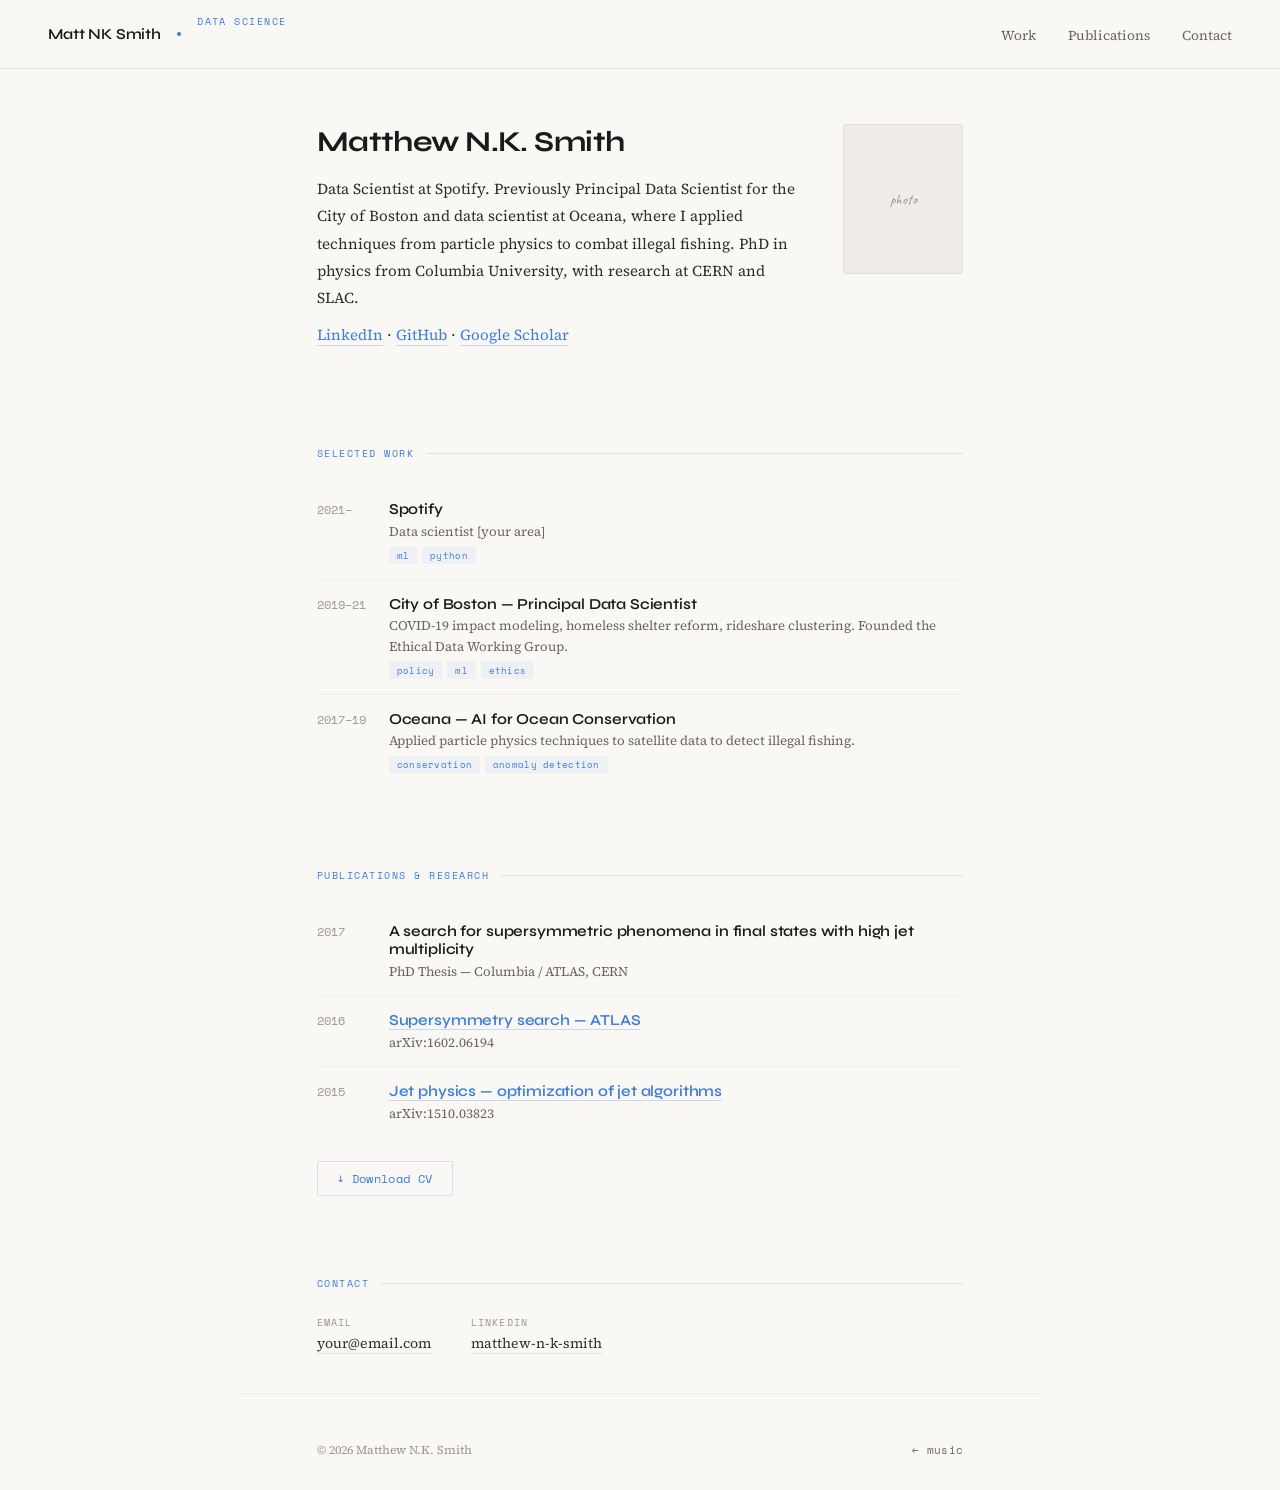
==== data-science.html @ ea9072cd "Initial scaffold: landing, music wing, data science wing Three-page static site matching the mockup " ====
<!DOCTYPE html>
<html lang="en">
<head>
<meta charset="UTF-8">
<meta name="viewport" content="width=device-width, initial-scale=1.0">
<title>Data Science — Matthew N.K. Smith</title>
<meta name="description" content="Matthew N.K. Smith — data scientist at Spotify. Previously City of Boston, Oceana. PhD, Columbia physics.">
<link rel="preconnect" href="https://fonts.googleapis.com">
<link rel="preconnect" href="https://fonts.gstatic.com" crossorigin>
<link href="https://fonts.googleapis.com/css2?family=Syne:wght@400;500;600;700;800&family=Source+Serif+4:ital,wght@0,300;0,400;0,500;1,300;1,400&family=Space+Mono:wght@400;700&family=Caveat:wght@400;500;600;700&display=swap" rel="stylesheet">
<link rel="stylesheet" href="css/styles.css">
</head>
<body class="ds-wing">

<nav class="wing-nav">
  <div class="wing-nav-left">
    <a class="wing-nav-home" href="index.html">Matt NK Smith</a>
    <div class="wing-nav-dot ds"></div>
    <span class="wing-nav-section ds-label">Data Science</span>
  </div>
  <ul class="wing-nav-links">
    <li><a href="#ds-work">Work</a></li>
    <li><a href="#ds-pubs">Publications</a></li>
    <li><a href="#ds-contact">Contact</a></li>
  </ul>
</nav>

<!-- Hero -->
<section class="ds-hero">
  <div class="ds-hero-text">
    <h1>Matthew N.K. Smith</h1>
    <p>
      Data Scientist at Spotify. Previously Principal Data Scientist for the City of Boston and data scientist at Oceana, where I applied techniques from particle physics to combat illegal fishing. PhD in physics from Columbia University, with research at CERN and SLAC.
    </p>
    <p>
      <a href="https://www.linkedin.com/in/matthew-n-k-smith-a09424137/" target="_blank" rel="noopener" class="ds-link">LinkedIn</a> ·
      <a href="#" class="ds-link">GitHub</a> ·
      <a href="#" class="ds-link">Google Scholar</a>
    </p>
  </div>
  <div class="ds-hero-photo">photo</div>
</section>

<!-- Work -->
<section class="ds-section" id="ds-work">
  <div class="ds-label">Selected Work</div>

  <div class="ds-item">
    <div class="ds-item-year">2021–</div>
    <div class="ds-item-content">
      <h4>Spotify</h4>
      <p>Data scientist [your area]</p>
      <span class="ds-tag">ml</span><span class="ds-tag">python</span>
    </div>
  </div>

  <div class="ds-item">
    <div class="ds-item-year">2019–21</div>
    <div class="ds-item-content">
      <h4>City of Boston — Principal Data Scientist</h4>
      <p>COVID-19 impact modeling, homeless shelter reform, rideshare clustering. Founded the Ethical Data Working Group.</p>
      <span class="ds-tag">policy</span><span class="ds-tag">ml</span><span class="ds-tag">ethics</span>
    </div>
  </div>

  <div class="ds-item">
    <div class="ds-item-year">2017–19</div>
    <div class="ds-item-content">
      <h4>Oceana — AI for Ocean Conservation</h4>
      <p>Applied particle physics techniques to satellite data to detect illegal fishing.</p>
      <span class="ds-tag">conservation</span><span class="ds-tag">anomaly detection</span>
    </div>
  </div>
</section>

<!-- Publications -->
<section class="ds-section" id="ds-pubs">
  <div class="ds-label">Publications & Research</div>

  <div class="ds-item">
    <div class="ds-item-year">2017</div>
    <div class="ds-item-content">
      <h4>A search for supersymmetric phenomena in final states with high jet multiplicity</h4>
      <p>PhD Thesis — Columbia / ATLAS, CERN</p>
    </div>
  </div>

  <div class="ds-item">
    <div class="ds-item-year">2016</div>
    <div class="ds-item-content">
      <h4><a href="https://arxiv.org/abs/1602.06194" class="ds-link" target="_blank" rel="noopener">Supersymmetry search — ATLAS</a></h4>
      <p>arXiv:1602.06194</p>
    </div>
  </div>

  <div class="ds-item">
    <div class="ds-item-year">2015</div>
    <div class="ds-item-content">
      <h4><a href="https://arxiv.org/abs/1510.03823" class="ds-link" target="_blank" rel="noopener">Jet physics — optimization of jet algorithms</a></h4>
      <p>arXiv:1510.03823</p>
    </div>
  </div>

  <a href="#" class="ds-cv-link">↓ Download CV</a>
</section>

<!-- Contact -->
<section class="ds-section" id="ds-contact">
  <div class="ds-label">Contact</div>
  <div class="contact-row">
    <div class="contact-item">
      <span>Email</span>
      <a href="mailto:your@email.com">your@email.com</a>
    </div>
    <div class="contact-item">
      <span>LinkedIn</span>
      <a href="https://www.linkedin.com/in/matthew-n-k-smith-a09424137/" target="_blank" rel="noopener">matthew-n-k-smith</a>
    </div>
  </div>
</section>

<footer class="wing-footer">
  <span>© 2026 Matthew N.K. Smith</span>
  <a href="music.html">← music</a>
</footer>

<script src="js/main.js"></script>
</body>
</html>
---- css/styles.css ----
:root {
  /* Light base */
  --bg: #FAF8F5;
  --bg-warm: #F5F1EB;
  --bg-card: #FFFFFF;
  --ink: #1A1A1A;
  --ink-soft: #2E2E2E;
  --mid: #6B6560;
  --muted: #9C9690;
  --light-line: #E4DFDA;
  --faint: #F0ECE7;

  /* Color accents — warm, hand-picked, like markers on paper */
  --red: #D94F3B;
  --blue: #3B7DD9;
  --gold: #D4953A;
  --green: #4A8B6E;
  --violet: #7B5FA0;

  /* Wing accents */
  --accent-music: var(--red);
  --accent-ds: var(--blue);

  /* Fonts */
  --font-display: 'Syne', sans-serif;
  --font-body: 'Source Serif 4', Georgia, serif;
  --font-mono: 'Space Mono', monospace;
  --font-hand: 'Caveat', cursive;
}

* { margin: 0; padding: 0; box-sizing: border-box; }
html { scroll-behavior: smooth; }
body {
  font-family: var(--font-body);
  background: var(--bg);
  color: var(--ink);
  overflow-x: hidden;
  min-height: 100vh;
  -webkit-font-smoothing: antialiased;
}
a { color: inherit; text-decoration: none; }

/* ================================================================
   LANDING PAGE
   ================================================================ */
.landing {
  min-height: 100vh;
  display: flex;
  flex-direction: column;
  align-items: center;
  justify-content: center;
  position: relative;
}

/* Subtle paper-like texture */
.landing::before {
  content: '';
  position: absolute;
  inset: 0;
  background: url("data:image/svg+xml,%3Csvg width='400' height='400' xmlns='http://www.w3.org/2000/svg'%3E%3Cfilter id='n'%3E%3CfeTurbulence baseFrequency='0.65' numOctaves='4' type='fractalNoise' stitchTiles='stitch'/%3E%3C/filter%3E%3Crect width='100%25' height='100%25' filter='url(%23n)' opacity='0.025'/%3E%3C/svg%3E");
  pointer-events: none;
}

.landing-inner {
  position: relative;
  z-index: 2;
  text-align: center;
  padding: 2rem;
}

.landing-photo-placeholder {
  width: 130px;
  height: 130px;
  border-radius: 50%;
  margin: 0 auto 2rem;
  background: var(--faint);
  border: 2px solid var(--light-line);
  display: flex;
  align-items: center;
  justify-content: center;
  font-family: var(--font-hand);
  font-size: 2.2rem;
  color: var(--muted);
  opacity: 0;
  animation: fadeUp 0.6s 0.1s forwards;
  overflow: hidden;
}
.landing-photo-placeholder img {
  width: 100%;
  height: 100%;
  object-fit: cover;
}

.landing-name {
  font-family: var(--font-display);
  font-size: clamp(2.2rem, 5vw, 3.4rem);
  font-weight: 700;
  letter-spacing: -0.02em;
  line-height: 1.15;
  margin-bottom: 0.6rem;
  color: var(--ink);
  opacity: 0;
  animation: fadeUp 0.6s 0.2s forwards;
}

.landing-annotation {
  font-family: var(--font-hand);
  font-size: 1.3rem;
  color: var(--muted);
  margin-bottom: 3rem;
  opacity: 0;
  animation: fadeUp 0.6s 0.3s forwards;
}

.landing-doors {
  display: flex;
  gap: 1.5rem;
  justify-content: center;
  opacity: 0;
  animation: fadeUp 0.6s 0.4s forwards;
}

.door {
  display: flex;
  flex-direction: column;
  align-items: center;
  padding: 1.8rem 3rem;
  cursor: pointer;
  border: 1.5px solid var(--light-line);
  border-radius: 3px;
  background: var(--bg-card);
  transition: all 0.35s cubic-bezier(0.16, 1, 0.3, 1);
  position: relative;
}
.door:hover {
  transform: translateY(-3px);
  box-shadow: 0 8px 30px rgba(0,0,0,0.06);
}
.door.door-music:hover { border-color: var(--accent-music); }
.door.door-ds:hover { border-color: var(--accent-ds); }

.door-title {
  font-family: var(--font-display);
  font-size: 1.1rem;
  font-weight: 600;
  letter-spacing: -0.01em;
  margin-bottom: 0.2rem;
  transition: color 0.3s;
}
.door.door-music:hover .door-title { color: var(--accent-music); }
.door.door-ds:hover .door-title { color: var(--accent-ds); }

.door-sub {
  color: var(--muted);
  font-family: var(--font-mono);
  font-size: 0.7rem;
  letter-spacing: 0.02em;
}

.door-arrow {
  margin-top: 0.8rem;
  color: var(--muted);
  font-size: 1rem;
  transition: all 0.3s;
}
.door:hover .door-arrow { transform: translateX(4px); }

/* ================================================================
   SHARED NAV
   ================================================================ */
.wing-nav {
  position: fixed;
  top: 0;
  width: 100%;
  z-index: 100;
  padding: 0.9rem 3rem;
  display: flex;
  justify-content: space-between;
  align-items: center;
  background: rgba(250,248,245,0.92);
  backdrop-filter: blur(12px);
  -webkit-backdrop-filter: blur(12px);
  border-bottom: 1px solid var(--light-line);
}
.wing-nav-left {
  display: flex;
  align-items: center;
  gap: 1rem;
}
.wing-nav-home {
  font-family: var(--font-display);
  font-size: 0.95rem;
  font-weight: 600;
  color: var(--ink);
  cursor: pointer;
  transition: opacity 0.3s;
  letter-spacing: -0.01em;
}
.wing-nav-home:hover { opacity: 0.6; }
.wing-nav-dot {
  width: 4px;
  height: 4px;
  border-radius: 50%;
}
.wing-nav-dot.music { background: var(--accent-music); }
.wing-nav-dot.ds { background: var(--accent-ds); }
.wing-nav-section {
  font-family: var(--font-mono);
  font-size: 0.65rem;
  letter-spacing: 0.06em;
  text-transform: uppercase;
}
.wing-nav-section.music-label { color: var(--accent-music); }
.wing-nav-section.ds-label { color: var(--accent-ds); }

.wing-nav-links {
  display: flex;
  gap: 2rem;
  list-style: none;
}
.wing-nav-links a {
  font-family: var(--font-body);
  font-size: 0.85rem;
  color: var(--mid);
  cursor: pointer;
  transition: color 0.3s;
}
.music-wing .wing-nav-links a:hover { color: var(--accent-music); }
.ds-wing .wing-nav-links a:hover { color: var(--accent-ds); }

/* ================================================================
   MUSIC WING — sketchbook / mixtape feel
   ================================================================ */
.music-wing { padding-top: 0; }

.music-hero {
  min-height: 90vh;
  display: flex;
  align-items: flex-end;
  position: relative;
  overflow: hidden;
  background: var(--bg-warm);
}
.music-hero-img-area {
  position: absolute;
  inset: 0;
  display: flex;
  align-items: center;
  justify-content: center;
  color: var(--muted);
  font-family: var(--font-hand);
  font-size: 1.2rem;
}
.music-hero-img-area img {
  width: 100%;
  height: 100%;
  object-fit: cover;
}
.music-hero-fade {
  position: absolute;
  bottom: 0;
  left: 0;
  right: 0;
  height: 50%;
  background: linear-gradient(to bottom, transparent, var(--bg));
  pointer-events: none;
}
.music-hero-content {
  position: relative;
  z-index: 2;
  padding: 0 6vw 6vh;
}
.music-hero-name {
  font-family: var(--font-display);
  font-size: clamp(2.8rem, 6vw, 4.5rem);
  font-weight: 800;
  letter-spacing: -0.03em;
  line-height: 1.05;
  color: var(--ink);
  margin-bottom: 0.6rem;
}
.music-hero-sub {
  font-family: var(--font-hand);
  font-size: 1.4rem;
  color: var(--mid);
}

/* Section styling — music */
.m-section {
  padding: 4rem 6vw;
  max-width: 800px;
  margin: 0 auto;
  scroll-margin-top: 80px;
}
.m-label {
  font-family: var(--font-mono);
  font-size: 0.62rem;
  letter-spacing: 0.15em;
  text-transform: uppercase;
  color: var(--accent-music);
  margin-bottom: 1.5rem;
  display: flex;
  align-items: center;
  gap: 0.75rem;
}
.m-label::after {
  content: '';
  flex: 1;
  height: 1px;
  background: var(--light-line);
}

/* Coming soon — sketchbook card */
.sketch-card {
  border: 1.5px dashed var(--light-line);
  border-radius: 2px;
  padding: 3rem 2.5rem;
  text-align: center;
  background: var(--bg-card);
  position: relative;
}
.sketch-card::before,
.sketch-card::after {
  content: '';
  position: absolute;
  width: 20px;
  height: 20px;
}
.sketch-card::before {
  top: -1px;
  left: -1px;
  border-top: 2px solid var(--accent-music);
  border-left: 2px solid var(--accent-music);
}
.sketch-card::after {
  bottom: -1px;
  right: -1px;
  border-bottom: 2px solid var(--accent-music);
  border-right: 2px solid var(--accent-music);
}
.sketch-card h3 {
  font-family: var(--font-display);
  font-size: 1.4rem;
  font-weight: 700;
  margin-bottom: 0.6rem;
  letter-spacing: -0.01em;
}
.sketch-card .hand-note {
  font-family: var(--font-hand);
  font-size: 1.15rem;
  color: var(--mid);
  margin-bottom: 2rem;
  line-height: 1.5;
}

.social-row {
  display: flex;
  gap: 1rem;
  justify-content: center;
  flex-wrap: wrap;
}
.social-pill {
  font-family: var(--font-mono);
  font-size: 0.68rem;
  letter-spacing: 0.04em;
  color: var(--mid);
  padding: 0.45rem 1rem;
  border: 1px solid var(--light-line);
  border-radius: 100px;
  transition: all 0.3s;
  background: var(--bg);
}
.social-pill:hover {
  color: var(--accent-music);
  border-color: var(--accent-music);
  background: rgba(217,79,59,0.04);
}

/* Collabs — like notes pinned to a board */
.collabs-list {
  display: flex;
  flex-direction: column;
  gap: 0;
}
.collab-row {
  display: flex;
  justify-content: space-between;
  align-items: baseline;
  padding: 1rem 0;
  border-bottom: 1px solid var(--faint);
  transition: all 0.2s;
}
.collab-row:hover {
  padding-left: 0.5rem;
}
.collab-row:last-child { border-bottom: none; }
.collab-name {
  font-family: var(--font-display);
  font-size: 1rem;
  font-weight: 600;
  letter-spacing: -0.01em;
}
.collab-row:hover .collab-name { color: var(--accent-music); }
.collab-desc {
  font-size: 0.82rem;
  color: var(--muted);
  text-align: right;
}

/* Music bio */
.m-bio p {
  font-size: 1rem;
  line-height: 1.85;
  color: var(--ink-soft);
  max-width: 580px;
}

/* Contact */
.contact-row {
  display: flex;
  gap: 2.5rem;
  flex-wrap: wrap;
  margin-top: 0.5rem;
}
.contact-item {
  font-size: 0.88rem;
  color: var(--ink-soft);
}
.contact-item span {
  display: block;
  font-family: var(--font-mono);
  font-size: 0.6rem;
  letter-spacing: 0.12em;
  text-transform: uppercase;
  color: var(--muted);
  margin-bottom: 0.25rem;
}
.contact-item a {
  border-bottom: 1px solid var(--light-line);
  transition: all 0.3s;
}
.music-wing .contact-item a:hover {
  color: var(--accent-music);
  border-color: var(--accent-music);
}
.ds-wing .contact-item a:hover {
  color: var(--accent-ds);
  border-color: var(--accent-ds);
}

/* ================================================================
   DATA SCIENCE WING — cleaner, academic
   ================================================================ */
.ds-wing { padding-top: 60px; }

.ds-hero {
  padding: 4rem 6vw 3rem;
  max-width: 800px;
  margin: 0 auto;
  display: grid;
  grid-template-columns: 1fr auto;
  gap: 3rem;
  align-items: start;
}
.ds-hero-text h1 {
  font-family: var(--font-display);
  font-size: 1.8rem;
  font-weight: 700;
  margin-bottom: 1rem;
  letter-spacing: -0.02em;
}
.ds-hero-text p {
  font-size: 0.95rem;
  line-height: 1.8;
  color: var(--ink-soft);
  margin-bottom: 0.6rem;
}
.ds-link {
  color: var(--accent-ds);
  border-bottom: 1px solid rgba(59,125,217,0.25);
  transition: border-color 0.3s;
}
.ds-link:hover { border-color: var(--accent-ds); }

.ds-hero-photo {
  width: 120px;
  height: 150px;
  border-radius: 3px;
  background: var(--faint);
  border: 1px solid var(--light-line);
  flex-shrink: 0;
  display: flex;
  align-items: center;
  justify-content: center;
  font-family: var(--font-hand);
  font-size: 0.9rem;
  color: var(--muted);
  overflow: hidden;
}
.ds-hero-photo img {
  width: 100%;
  height: 100%;
  object-fit: cover;
}

.ds-section {
  padding: 2.5rem 6vw;
  max-width: 800px;
  margin: 0 auto;
  scroll-margin-top: 80px;
}
.ds-label {
  font-family: var(--font-mono);
  font-size: 0.62rem;
  letter-spacing: 0.15em;
  text-transform: uppercase;
  color: var(--accent-ds);
  margin-bottom: 1.5rem;
  display: flex;
  align-items: center;
  gap: 0.75rem;
}
.ds-label::after {
  content: '';
  flex: 1;
  height: 1px;
  background: var(--light-line);
}

.ds-item {
  padding: 0.9rem 0;
  border-bottom: 1px solid var(--faint);
  display: grid;
  grid-template-columns: 56px 1fr;
  gap: 1rem;
  align-items: baseline;
}
.ds-item:last-of-type { border-bottom: none; }
.ds-item-year {
  font-family: var(--font-mono);
  font-size: 0.72rem;
  color: var(--muted);
  padding-top: 0.1rem;
}
.ds-item-content h4 {
  font-family: var(--font-display);
  font-size: 0.95rem;
  font-weight: 600;
  margin-bottom: 0.15rem;
  letter-spacing: -0.01em;
}
.ds-item-content p {
  font-size: 0.82rem;
  color: var(--mid);
  line-height: 1.55;
}
.ds-tag {
  display: inline-block;
  font-family: var(--font-mono);
  font-size: 0.58rem;
  letter-spacing: 0.03em;
  color: var(--accent-ds);
  background: rgba(59,125,217,0.06);
  padding: 0.15rem 0.5rem;
  border-radius: 2px;
  margin-right: 0.3rem;
  margin-top: 0.35rem;
}

.ds-cv-link {
  display: inline-flex;
  align-items: center;
  gap: 0.4rem;
  margin-top: 1.5rem;
  font-family: var(--font-mono);
  font-size: 0.72rem;
  letter-spacing: 0.03em;
  color: var(--accent-ds);
  border: 1px solid rgba(59,125,217,0.2);
  padding: 0.5rem 1.2rem;
  border-radius: 2px;
  transition: all 0.3s;
}
.ds-cv-link:hover {
  background: rgba(59,125,217,0.05);
  border-color: rgba(59,125,217,0.4);
}

/* ================================================================
   SHARED FOOTER
   ================================================================ */
.wing-footer {
  padding: 3rem 6vw 2rem;
  max-width: 800px;
  margin: 0 auto;
  border-top: 1px solid var(--faint);
  display: flex;
  justify-content: space-between;
  align-items: center;
  font-size: 0.75rem;
  color: var(--muted);
}
.wing-footer a {
  color: var(--mid);
  transition: color 0.3s;
  font-family: var(--font-mono);
  font-size: 0.68rem;
  letter-spacing: 0.03em;
}
.music-wing .wing-footer a:hover { color: var(--accent-ds); }
.ds-wing .wing-footer a:hover { color: var(--accent-music); }

/* ================================================================
   ANIMATIONS
   ================================================================ */
@keyframes fadeUp {
  from { opacity: 0; transform: translateY(16px); }
  to { opacity: 1; transform: translateY(0); }
}

/* ================================================================
   RESPONSIVE
   ================================================================ */
@media (max-width: 640px) {
  .landing-doors { flex-direction: column; gap: 0.75rem; }
  .door { padding: 1.4rem 2.5rem; }
  .wing-nav { padding: 0.8rem 1.2rem; }
  .wing-nav-links { gap: 1.2rem; }
  .wing-nav-links a { font-size: 0.78rem; }
  .m-section, .ds-section, .ds-hero { padding-left: 1.5rem; padding-right: 1.5rem; }
  .ds-hero { grid-template-columns: 1fr; }
  .ds-hero-photo { width: 90px; height: 110px; }
  .ds-item { grid-template-columns: 1fr; gap: 0.2rem; }
  .music-hero-content { padding: 0 1.5rem 4vh; }
  .collab-row { flex-direction: column; gap: 0.15rem; }
  .collab-desc { text-align: left; }
  .contact-row { flex-direction: column; gap: 1.2rem; }
}
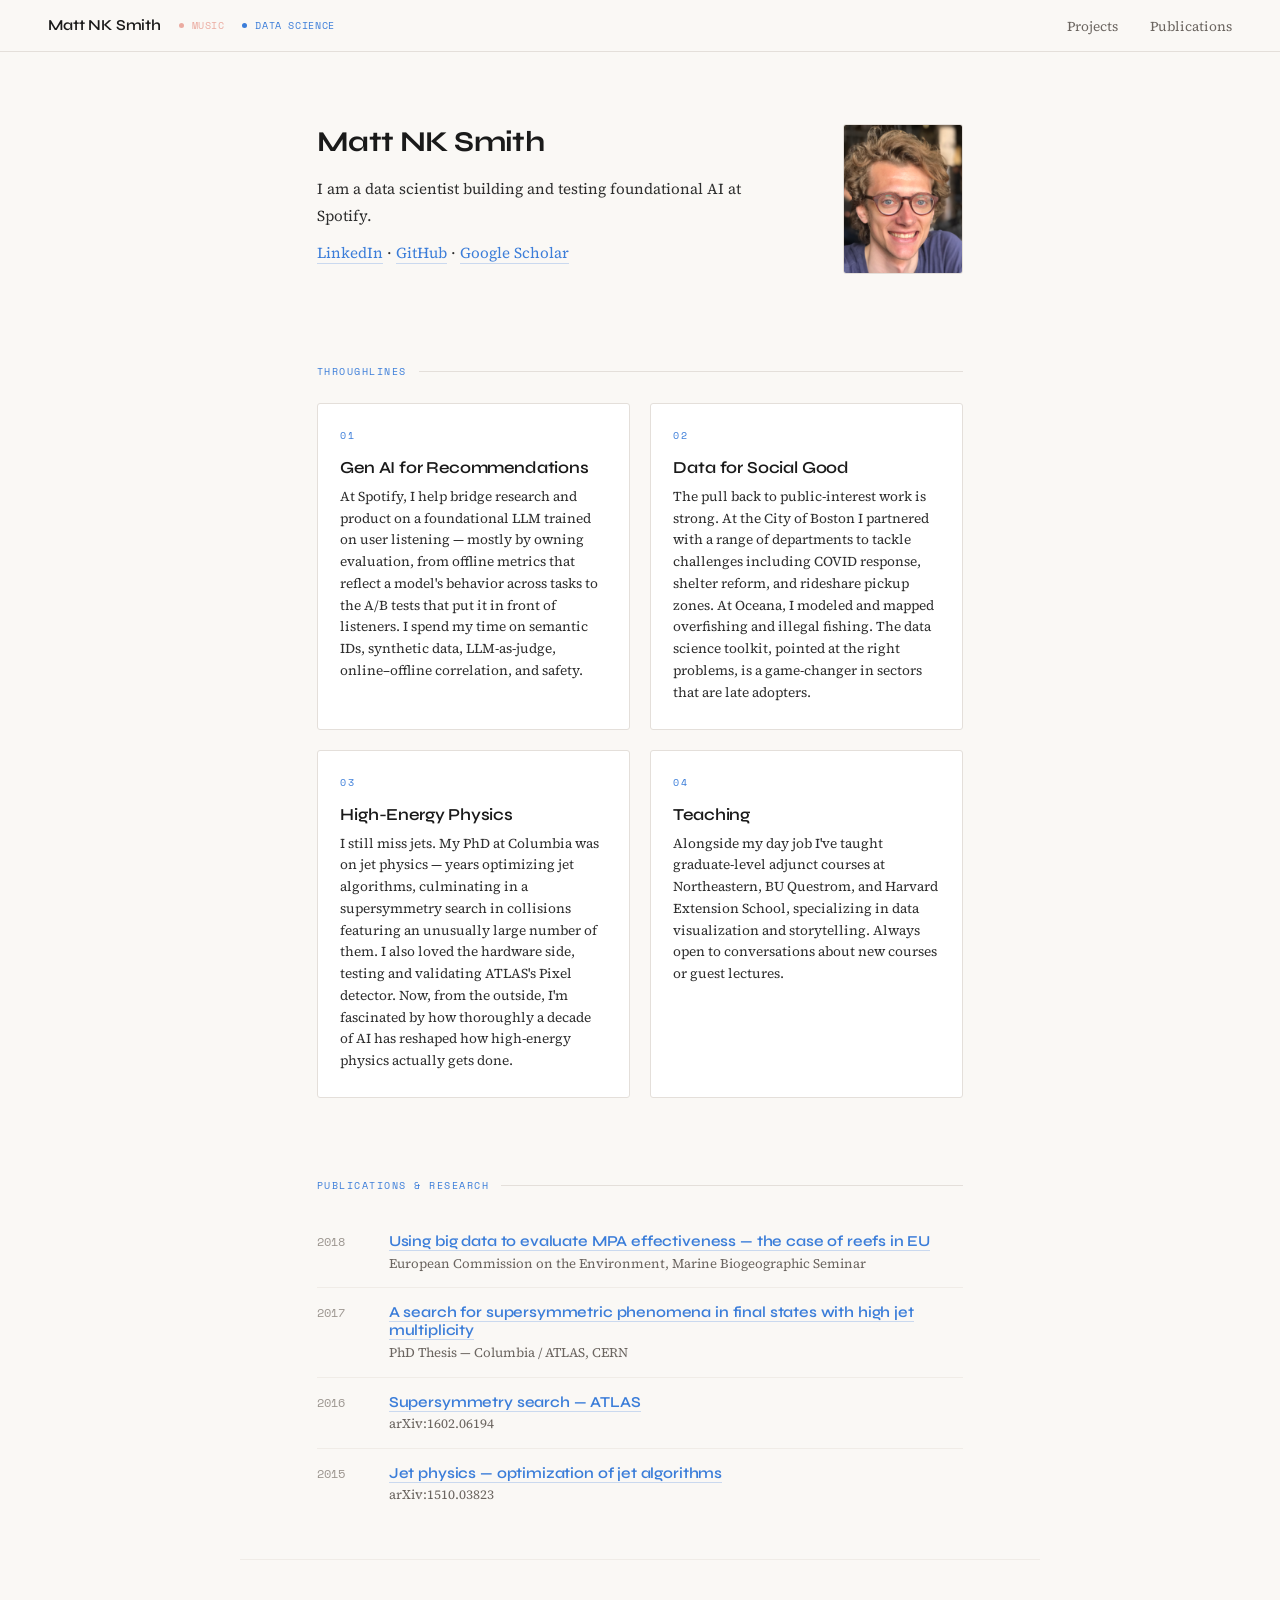
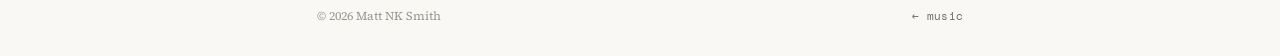
==== commit f38e3ab3: "Rebuild Data Science page around throughlines; flesh out Music wing - Data Science: replace CV timel" ====
--- a/data-science.html
+++ b/data-science.html
@@ -3,8 +3,8 @@
 <head>
 <meta charset="UTF-8">
 <meta name="viewport" content="width=device-width, initial-scale=1.0">
-<title>Data Science — Matthew N.K. Smith</title>
-<meta name="description" content="Matthew N.K. Smith — data scientist at Spotify. Previously City of Boston, Oceana. PhD, Columbia physics.">
+<title>Data Science — Matt NK Smith</title>
+<meta name="description" content="Matt NK Smith — data scientist at Spotify. Previously City of Boston, Oceana. PhD, Columbia physics.">
 <link rel="preconnect" href="https://fonts.googleapis.com">
 <link rel="preconnect" href="https://fonts.gstatic.com" crossorigin>
 <link href="https://fonts.googleapis.com/css2?family=Syne:wght@400;500;600;700;800&family=Source+Serif+4:ital,wght@0,300;0,400;0,500;1,300;1,400&family=Space+Mono:wght@400;700&family=Caveat:wght@400;500;600;700&display=swap" rel="stylesheet">
@@ -15,61 +15,57 @@
 <nav class="wing-nav">
   <div class="wing-nav-left">
     <a class="wing-nav-home" href="index.html">Matt NK Smith</a>
-    <div class="wing-nav-dot ds"></div>
-    <span class="wing-nav-section ds-label">Data Science</span>
+    <a class="wing-nav-section music-label" href="music.html">Music</a>
+    <a class="wing-nav-section ds-label current" href="data-science.html">Data Science</a>
   </div>
   <ul class="wing-nav-links">
-    <li><a href="#ds-work">Work</a></li>
+    <li><a href="#ds-projects">Projects</a></li>
     <li><a href="#ds-pubs">Publications</a></li>
-    <li><a href="#ds-contact">Contact</a></li>
   </ul>
 </nav>
 
 <!-- Hero -->
 <section class="ds-hero">
   <div class="ds-hero-text">
-    <h1>Matthew N.K. Smith</h1>
+    <h1>Matt NK Smith</h1>
     <p>
-      Data Scientist at Spotify. Previously Principal Data Scientist for the City of Boston and data scientist at Oceana, where I applied techniques from particle physics to combat illegal fishing. PhD in physics from Columbia University, with research at CERN and SLAC.
+      I am a data scientist building and testing foundational AI at Spotify.
     </p>
     <p>
-      <a href="https://www.linkedin.com/in/matthew-n-k-smith-a09424137/" target="_blank" rel="noopener" class="ds-link">LinkedIn</a> ·
-      <a href="#" class="ds-link">GitHub</a> ·
-      <a href="#" class="ds-link">Google Scholar</a>
+      <a href="https://www.linkedin.com/in/matthewnksmith/" target="_blank" rel="noopener" class="ds-link">LinkedIn</a> ·
+      <a href="https://github.com/mnksmith" target="_blank" rel="noopener" class="ds-link">GitHub</a> ·
+      <a href="https://scholar.google.com/citations?hl=en&user=qXr2gMUAAAAJ" target="_blank" rel="noopener" class="ds-link">Google Scholar</a>
     </p>
   </div>
-  <div class="ds-hero-photo">photo</div>
+  <div class="ds-hero-photo">
+    <img src="assets/images/IMG_0087.JPG" alt="Matt NK Smith">
+  </div>
 </section>
 
-<!-- Work -->
-<section class="ds-section" id="ds-work">
-  <div class="ds-label">Selected Work</div>
-
-  <div class="ds-item">
-    <div class="ds-item-year">2021–</div>
-    <div class="ds-item-content">
-      <h4>Spotify</h4>
-      <p>Data scientist [your area]</p>
-      <span class="ds-tag">ml</span><span class="ds-tag">python</span>
-    </div>
-  </div>
-
-  <div class="ds-item">
-    <div class="ds-item-year">2019–21</div>
-    <div class="ds-item-content">
-      <h4>City of Boston — Principal Data Scientist</h4>
-      <p>COVID-19 impact modeling, homeless shelter reform, rideshare clustering. Founded the Ethical Data Working Group.</p>
-      <span class="ds-tag">policy</span><span class="ds-tag">ml</span><span class="ds-tag">ethics</span>
-    </div>
-  </div>
-
-  <div class="ds-item">
-    <div class="ds-item-year">2017–19</div>
-    <div class="ds-item-content">
-      <h4>Oceana — AI for Ocean Conservation</h4>
-      <p>Applied particle physics techniques to satellite data to detect illegal fishing.</p>
-      <span class="ds-tag">conservation</span><span class="ds-tag">anomaly detection</span>
-    </div>
+<!-- Projects -->
+<section class="ds-section" id="ds-projects">
+  <div class="ds-label">Throughlines</div>
+  <div class="ds-projects">
+    <article class="ds-project-card">
+      <div class="ds-project-num">01</div>
+      <h3 class="ds-project-title">Gen AI for Recommendations</h3>
+      <p class="ds-project-desc">At Spotify, I help bridge research and product on a foundational LLM trained on user listening — mostly by owning evaluation, from offline metrics that reflect a model's behavior across tasks to the A/B tests that put it in front of listeners. I spend my time on semantic IDs, synthetic data, LLM-as-judge, online–offline correlation, and safety.</p>
+    </article>
+    <article class="ds-project-card">
+      <div class="ds-project-num">02</div>
+      <h3 class="ds-project-title">Data for Social Good</h3>
+      <p class="ds-project-desc">The pull back to public-interest work is strong. At the City of Boston I partnered with a range of departments to tackle challenges including COVID response, shelter reform, and rideshare pickup zones. At Oceana, I modeled and mapped overfishing and illegal fishing. The data science toolkit, pointed at the right problems, is a game-changer in sectors that are late adopters.</p>
+    </article>
+    <article class="ds-project-card">
+      <div class="ds-project-num">03</div>
+      <h3 class="ds-project-title">High-Energy Physics</h3>
+      <p class="ds-project-desc">I still miss jets. My PhD at Columbia was on jet physics — years optimizing jet algorithms, culminating in a supersymmetry search in collisions featuring an unusually large number of them. I also loved the hardware side, testing and validating ATLAS's Pixel detector. Now, from the outside, I'm fascinated by how thoroughly a decade of AI has reshaped how high-energy physics actually gets done.</p>
+    </article>
+    <article class="ds-project-card">
+      <div class="ds-project-num">04</div>
+      <h3 class="ds-project-title">Teaching</h3>
+      <p class="ds-project-desc">Alongside my day job I've taught graduate-level adjunct courses at Northeastern, BU Questrom, and Harvard Extension School, specializing in data visualization and storytelling. Always open to conversations about new courses or guest lectures.</p>
+    </article>
   </div>
 </section>
 
@@ -78,9 +74,17 @@
   <div class="ds-label">Publications & Research</div>
 
   <div class="ds-item">
+    <div class="ds-item-year">2018</div>
+    <div class="ds-item-content">
+      <h4><a href="https://europe.oceana.org/reports/using-big-data-evaluate-mpa-effectiveness-case-reefs-eu/" class="ds-link" target="_blank" rel="noopener">Using big data to evaluate MPA effectiveness — the case of reefs in EU</a></h4>
+      <p>European Commission on the Environment, Marine Biogeographic Seminar</p>
+    </div>
+  </div>
+
+  <div class="ds-item">
     <div class="ds-item-year">2017</div>
     <div class="ds-item-content">
-      <h4>A search for supersymmetric phenomena in final states with high jet multiplicity</h4>
+      <h4><a href="https://academiccommons.columbia.edu/doi/10.7916/D85X2NB0" class="ds-link" target="_blank" rel="noopener">A search for supersymmetric phenomena in final states with high jet multiplicity</a></h4>
       <p>PhD Thesis — Columbia / ATLAS, CERN</p>
     </div>
   </div>
@@ -101,26 +105,10 @@
     </div>
   </div>
 
-  <a href="#" class="ds-cv-link">↓ Download CV</a>
-</section>
-
-<!-- Contact -->
-<section class="ds-section" id="ds-contact">
-  <div class="ds-label">Contact</div>
-  <div class="contact-row">
-    <div class="contact-item">
-      <span>Email</span>
-      <a href="mailto:your@email.com">your@email.com</a>
-    </div>
-    <div class="contact-item">
-      <span>LinkedIn</span>
-      <a href="https://www.linkedin.com/in/matthew-n-k-smith-a09424137/" target="_blank" rel="noopener">matthew-n-k-smith</a>
-    </div>
-  </div>
 </section>
 
 <footer class="wing-footer">
-  <span>© 2026 Matthew N.K. Smith</span>
+  <span>© 2026 Matt NK Smith</span>
   <a href="music.html">← music</a>
 </footer>
 
--- a/css/styles.css
+++ b/css/styles.css
@@ -185,7 +185,7 @@
 .wing-nav-left {
   display: flex;
   align-items: center;
-  gap: 1rem;
+  gap: 1.1rem;
 }
 .wing-nav-home {
   font-family: var(--font-display);
@@ -195,20 +195,37 @@
   cursor: pointer;
   transition: opacity 0.3s;
   letter-spacing: -0.01em;
+  line-height: 1;
 }
 .wing-nav-home:hover { opacity: 0.6; }
-.wing-nav-dot {
-  width: 4px;
-  height: 4px;
-  border-radius: 50%;
-}
-.wing-nav-dot.music { background: var(--accent-music); }
-.wing-nav-dot.ds { background: var(--accent-ds); }
 .wing-nav-section {
   font-family: var(--font-mono);
   font-size: 0.65rem;
   letter-spacing: 0.06em;
   text-transform: uppercase;
+  line-height: 1;
+  display: inline-flex;
+  align-items: center;
+  gap: 0.5rem;
+  opacity: 0.45;
+  transition: opacity 0.3s;
+  cursor: pointer;
+}
+.wing-nav-section::before {
+  content: '';
+  display: block;
+  width: 5px;
+  height: 5px;
+  border-radius: 50%;
+  background: currentColor;
+  flex-shrink: 0;
+}
+.wing-nav-section.ds-label::after,
+.wing-nav-section.music-label::after { content: none; }
+.wing-nav-section:hover { opacity: 1; }
+.wing-nav-section.current {
+  opacity: 1;
+  cursor: default;
 }
 .wing-nav-section.music-label { color: var(--accent-music); }
 .wing-nav-section.ds-label { color: var(--accent-ds); }
@@ -285,6 +302,22 @@
   color: var(--mid);
 }
 
+.music-hero-socials {
+  display: flex;
+  gap: 1.1rem;
+  margin-top: 1.2rem;
+  align-items: center;
+}
+.music-hero-socials a {
+  display: inline-flex;
+  transition: transform 0.3s, opacity 0.3s;
+  opacity: 0.92;
+}
+.music-hero-socials a:hover {
+  opacity: 1;
+  transform: translateY(-2px);
+}
+
 /* Section styling — music */
 .m-section {
   padding: 4rem 6vw;
@@ -353,6 +386,101 @@
   line-height: 1.5;
 }
 
+/* Mixtape player */
+.mixtape-player {
+  display: flex;
+  align-items: center;
+  gap: 1.15rem;
+  margin-top: 1.75rem;
+  padding: 0.25rem 0.25rem 0;
+  text-align: left;
+}
+
+.mixtape-play {
+  flex-shrink: 0;
+  width: 52px;
+  height: 52px;
+  border-radius: 50%;
+  border: 1.5px solid var(--accent-music);
+  background: var(--bg-card);
+  color: var(--accent-music);
+  cursor: pointer;
+  display: flex;
+  align-items: center;
+  justify-content: center;
+  padding: 0 0 0 3px;
+  transition: background 0.3s, transform 0.3s;
+}
+.mixtape-play:hover {
+  background: rgba(217,79,59,0.08);
+  transform: scale(1.04);
+}
+.mixtape-play.playing { padding: 0; }
+.mixtape-play .mixtape-pause-icon { display: none; }
+.mixtape-play.playing .mixtape-play-icon { display: none; }
+.mixtape-play.playing .mixtape-pause-icon { display: block; }
+
+.mixtape-track {
+  flex: 1;
+  min-width: 0;
+}
+
+.mixtape-track-meta {
+  display: flex;
+  align-items: baseline;
+  gap: 0.7rem;
+  margin-bottom: 0.55rem;
+}
+.mixtape-side {
+  font-family: var(--font-mono);
+  font-size: 0.54rem;
+  letter-spacing: 0.14em;
+  text-transform: uppercase;
+  color: var(--accent-music);
+  border: 1px solid var(--accent-music);
+  padding: 0.15rem 0.42rem;
+  border-radius: 2px;
+  line-height: 1;
+  flex-shrink: 0;
+}
+.mixtape-title {
+  font-family: var(--font-hand);
+  font-size: 1.2rem;
+  color: var(--ink-soft);
+  line-height: 1;
+}
+
+.mixtape-progress {
+  height: 4px;
+  background-color: var(--faint);
+  background-image: repeating-linear-gradient(
+    90deg,
+    transparent 0,
+    transparent 5px,
+    rgba(26,26,26,0.07) 5px,
+    rgba(26,26,26,0.07) 6px
+  );
+  border-radius: 2px;
+  overflow: hidden;
+  cursor: pointer;
+  position: relative;
+}
+.mixtape-progress-fill {
+  height: 100%;
+  width: 0%;
+  background: var(--accent-music);
+  transition: width 0.1s linear;
+}
+
+.mixtape-time {
+  font-family: var(--font-mono);
+  font-size: 0.58rem;
+  letter-spacing: 0.04em;
+  color: var(--muted);
+  margin-top: 0.5rem;
+}
+.mixtape-time-sep { opacity: 0.5; margin: 0 0.15rem; }
+
 .social-row {
   display: flex;
   gap: 1rem;
@@ -509,7 +637,7 @@
   margin: 0 auto;
   scroll-margin-top: 80px;
 }
-.ds-label {
+.ds-section .ds-label {
   font-family: var(--font-mono);
   font-size: 0.62rem;
   letter-spacing: 0.15em;
@@ -520,7 +648,7 @@
   align-items: center;
   gap: 0.75rem;
 }
-.ds-label::after {
+.ds-section .ds-label::after {
   content: '';
   flex: 1;
   height: 1px;
@@ -565,6 +693,49 @@
   border-radius: 2px;
   margin-right: 0.3rem;
   margin-top: 0.35rem;
+}
+
+.ds-projects {
+  display: grid;
+  grid-template-columns: 1fr 1fr;
+  gap: 1.25rem;
+  margin-top: 0.5rem;
+}
+
+.ds-project-card {
+  border: 1px solid var(--light-line);
+  border-radius: 3px;
+  padding: 1.5rem 1.4rem 1.6rem;
+  background: var(--bg-card);
+  transition: border-color 0.3s, transform 0.3s, box-shadow 0.3s;
+}
+.ds-project-card:hover {
+  border-color: var(--accent-ds);
+  transform: translateY(-2px);
+  box-shadow: 0 6px 20px rgba(0,0,0,0.04);
+}
+
+.ds-project-num {
+  font-family: var(--font-mono);
+  font-size: 0.62rem;
+  letter-spacing: 0.15em;
+  color: var(--accent-ds);
+  margin-bottom: 0.85rem;
+}
+
+.ds-project-title {
+  font-family: var(--font-display);
+  font-size: 1.05rem;
+  font-weight: 600;
+  letter-spacing: -0.01em;
+  margin-bottom: 0.5rem;
+  line-height: 1.25;
+}
+
+.ds-project-desc {
+  font-size: 0.85rem;
+  line-height: 1.6;
+  color: var(--ink-soft);
 }
 
 .ds-cv-link {
@@ -630,6 +801,7 @@
   .m-section, .ds-section, .ds-hero { padding-left: 1.5rem; padding-right: 1.5rem; }
   .ds-hero { grid-template-columns: 1fr; }
   .ds-hero-photo { width: 90px; height: 110px; }
+  .ds-projects { grid-template-columns: 1fr; gap: 0.9rem; }
   .ds-item { grid-template-columns: 1fr; gap: 0.2rem; }
   .music-hero-content { padding: 0 1.5rem 4vh; }
   .collab-row { flex-direction: column; gap: 0.15rem; }
